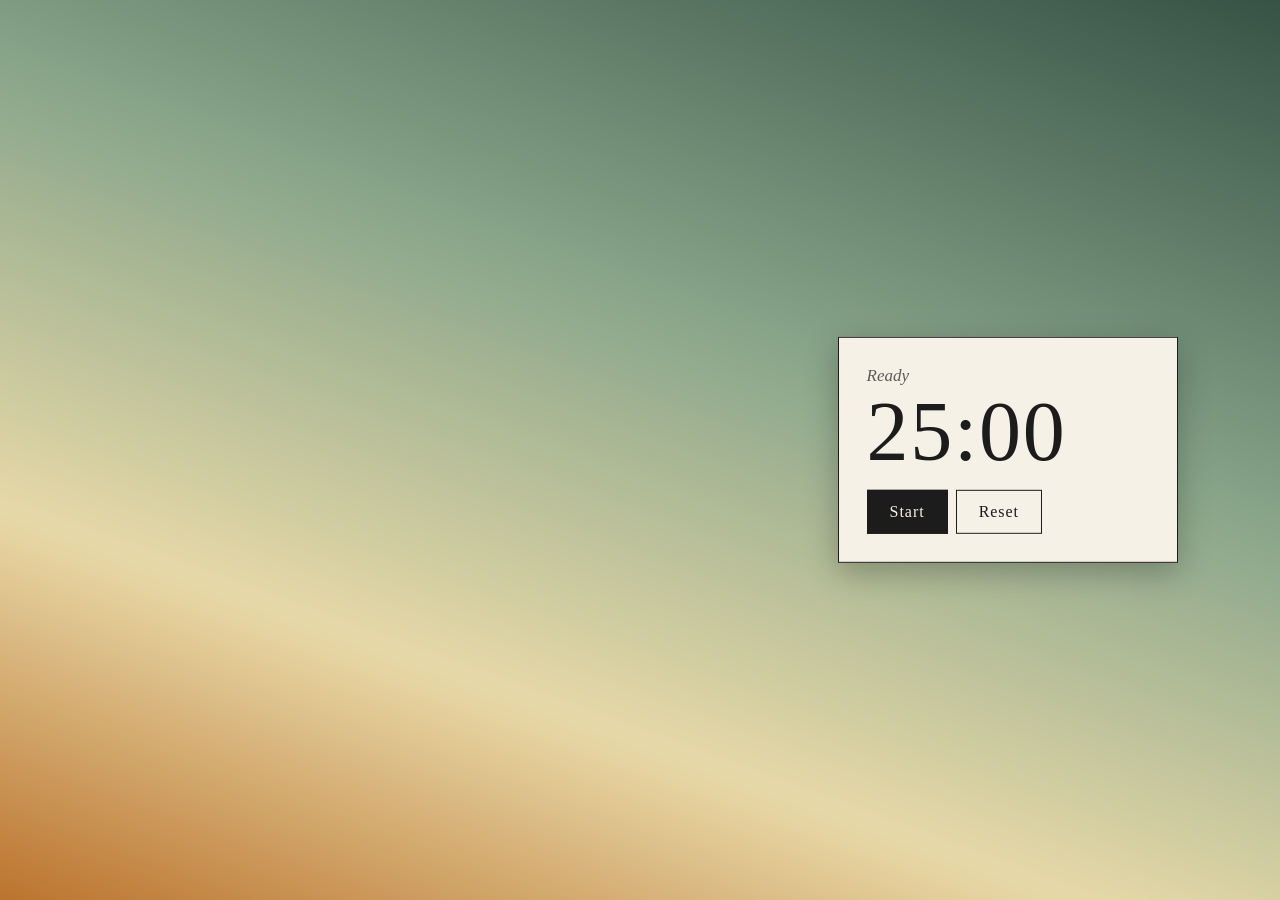
==== index.html @ 196d824e "Build Before starting screen Co-Authored-By: Claude Sonnet 5.5 <noreply@anthropic.com> Claude-Sessio" ====
<!DOCTYPE html>
<html lang="en">
<head>
  <meta charset="UTF-8">
  <meta name="viewport" content="width=device-width, initial-scale=1.0">
  <title>Pomodoro Art</title>
  <link rel="stylesheet" href="style.css">
</head>
<body>
  <main class="screen">
    <div class="art"></div>
    <section class="panel">
      <p class="label">Ready</p>
      <p class="time">25:00</p>
      <div class="buttons">
        <button class="btn main" type="button">Start</button>
        <button class="btn" type="button">Reset</button>
      </div>
    </section>
  </main>
  <script src="script.js"></script>
</body>
</html>
---- style.css ----
* { box-sizing: border-box; }

body {
  margin: 0;
  font-family: Georgia, 'Times New Roman', serif;
  color: #1c1c1c;
}

.screen {
  position: relative;
  height: 100vh;
  height: 100dvh;
  overflow: hidden;
}

/* Placeholder for the painting (blurred) */
.art {
  position: absolute;
  inset: -40px;
  background: linear-gradient(200deg, #2d4a3e 0%, #8aa68b 40%, #e8d9a8 70%, #b5651d 100%);
  filter: blur(14px);
}

.panel {
  position: absolute;
  left: 14px;
  right: 14px;
  bottom: 16px;
  padding: 18px;
  background: #f6f1e7;
  border: 1px solid #1c1c1c;
  box-shadow: 0 10px 30px rgba(0, 0, 0, 0.25);
}

.panel p { margin: 0; }

.label {
  font-style: italic;
  opacity: 0.7;
  font-size: 15px;
}

.time {
  font-size: 56px;
  font-weight: 400;
  letter-spacing: 0.02em;
  line-height: 1.1;
  font-variant-numeric: tabular-nums;
}

.buttons {
  display: flex;
  gap: 8px;
  flex-wrap: wrap;
  margin-top: 12px;
}

.btn {
  padding: 10px 18px;
  font-family: inherit;
  font-size: 15px;
  letter-spacing: 0.06em;
  color: #1c1c1c;
  background: transparent;
  border: 1px solid #1c1c1c;
  border-radius: 0;
  cursor: pointer;
}

.btn.main {
  background: #1c1c1c;
  color: #f6f1e7;
}

/* Laptop-sized screens: panel floats on the right, centred up and down */
@media (min-width: 700px) {
  .panel {
    left: auto;
    right: 8%;
    bottom: auto;
    top: 50%;
    transform: translateY(-50%);
    width: 340px;
    padding: 28px;
  }
  .label { font-size: 17px; }
  .time { font-size: 84px; }
  .btn { padding: 12px 22px; font-size: 16px; }
}
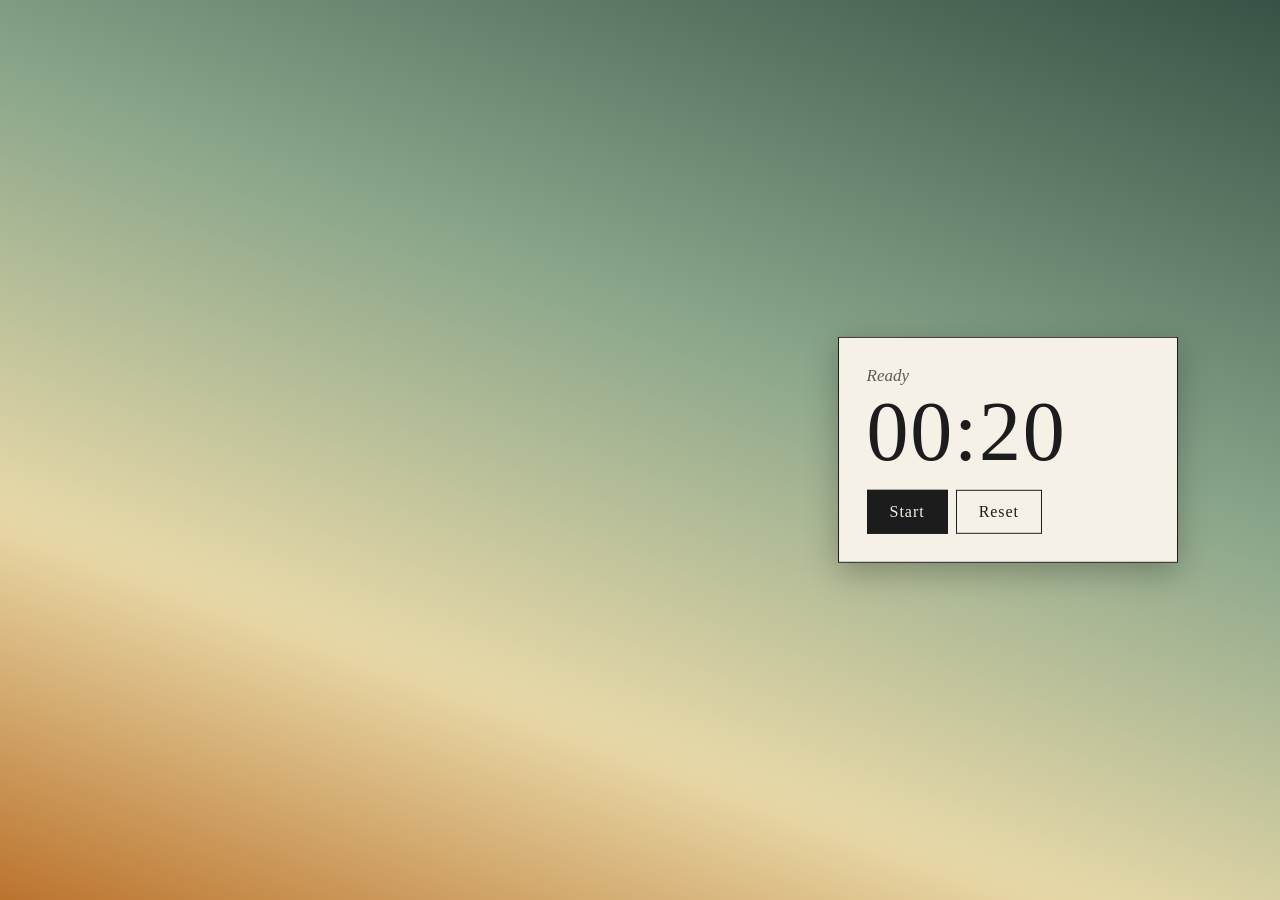
==== commit 9ba5b89e: "Set timer to 20 seconds for testing Co-Authored-By: Claude Sonnet 5.5 <noreply@anthropic.com> Claude" ====
--- a/index.html
+++ b/index.html
@@ -11,10 +11,17 @@
     <div class="art"></div>
     <section class="panel">
       <p class="label">Ready</p>
-      <p class="time">25:00</p>
+      <p class="time">00:20</p>
       <div class="buttons">
         <button class="btn main" type="button">Start</button>
-        <button class="btn" type="button">Reset</button>
+        <button class="btn reset" type="button">Reset</button>
+        <button class="btn main restart" type="button" hidden>Restart session</button>
+      </div>
+      <div class="details" hidden>
+        <p class="name">Painting name</p>
+        <p class="artist">Artist name</p>
+        <p class="year">Year</p>
+        <p><a class="link" href="https://www.metmuseum.org/" target="_blank" rel="noopener">Read about this painting &rarr;</a></p>
       </div>
     </section>
   </main>
--- a/style.css
+++ b/style.css
@@ -13,12 +13,20 @@
   overflow: hidden;
 }
 
+[hidden] { display: none !important; }
+
 /* Placeholder for the painting (blurred) */
 .art {
   position: absolute;
   inset: -40px;
   background: linear-gradient(200deg, #2d4a3e 0%, #8aa68b 40%, #e8d9a8 70%, #b5651d 100%);
   filter: blur(14px);
+  transition: filter 0.4s;
+}
+
+/* Running or paused: a little less blur, as in the design */
+.is-running .art {
+  filter: blur(6px);
 }
 
 .panel {
@@ -72,6 +80,31 @@
   color: #f6f1e7;
 }
 
+/* Finished: painting is fully sharp, details appear */
+.is-finished .art {
+  filter: none;
+}
+
+.details {
+  margin-top: 14px;
+  padding-top: 12px;
+  border-top: 1px solid #1c1c1c;
+  line-height: 1.4;
+  font-size: 15px;
+}
+
+.details .name {
+  font-style: italic;
+  font-size: 1.2em;
+}
+
+.details .link {
+  display: inline-block;
+  margin-top: 6px;
+  color: #1c1c1c;
+  text-decoration: underline;
+}
+
 /* Laptop-sized screens: panel floats on the right, centred up and down */
 @media (min-width: 700px) {
   .panel {
@@ -86,4 +119,5 @@
   .label { font-size: 17px; }
   .time { font-size: 84px; }
   .btn { padding: 12px 22px; font-size: 16px; }
+  .details { font-size: 17px; }
 }
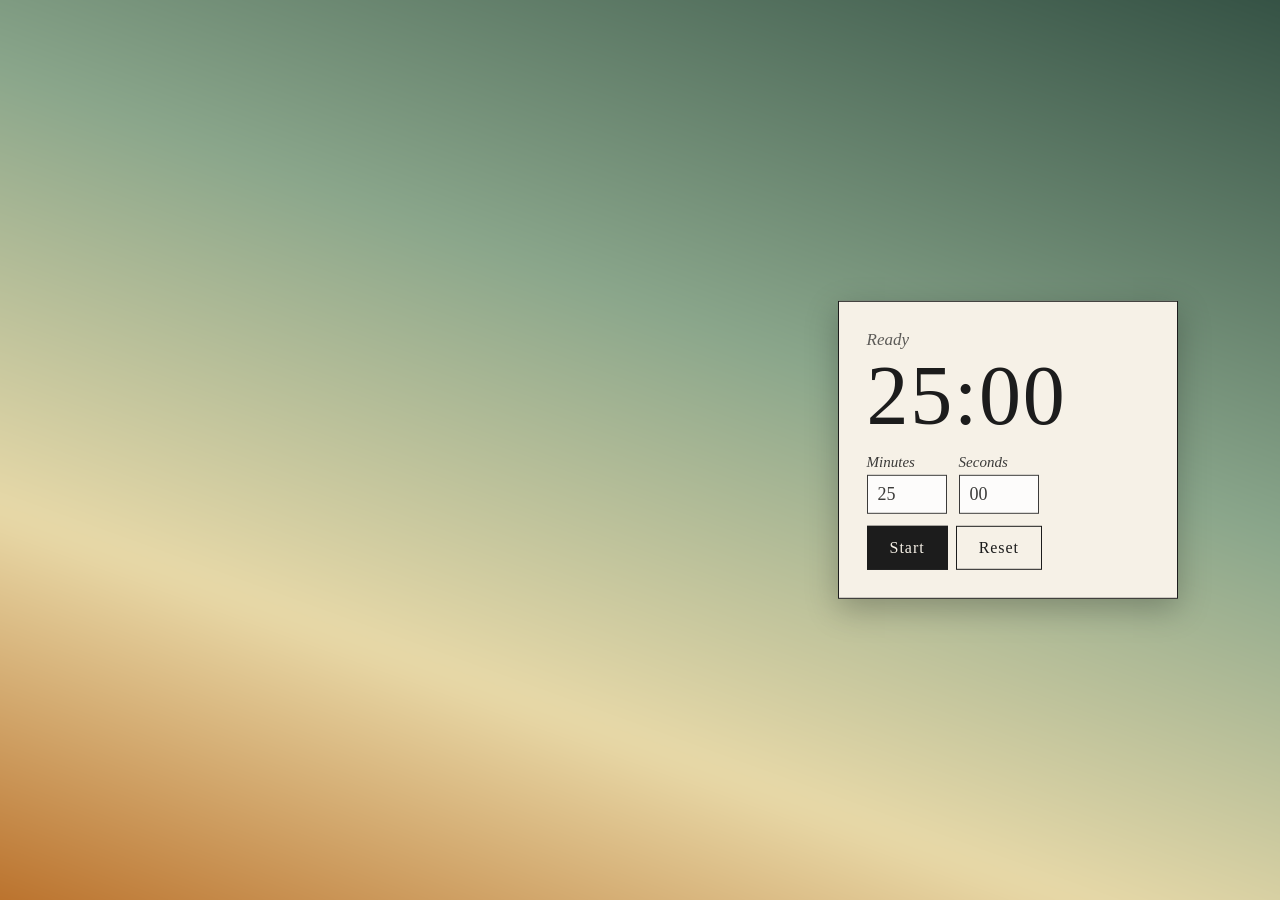
==== commit 3eee77a1: "Let people set timer length before starting Co-Authored-By: Claude Sonnet 5.5 <noreply@anthropic.com" ====
--- a/index.html
+++ b/index.html
@@ -11,7 +11,16 @@
     <div class="art"></div>
     <section class="panel">
       <p class="label">Ready</p>
-      <p class="time">00:20</p>
+      <p class="time">25:00</p>
+      <div class="setter">
+        <label>Minutes
+          <input class="mins" type="text" inputmode="numeric" maxlength="3" value="25" autocomplete="off">
+        </label>
+        <label>Seconds
+          <input class="secs" type="text" inputmode="numeric" maxlength="2" value="00" autocomplete="off">
+        </label>
+      </div>
+      <p class="message" role="alert" hidden></p>
       <div class="buttons">
         <button class="btn main" type="button">Start</button>
         <button class="btn reset" type="button">Reset</button>
--- a/style.css
+++ b/style.css
@@ -80,6 +80,45 @@
   color: #f6f1e7;
 }
 
+/* Length boxes (only shown before starting) */
+.setter {
+  display: flex;
+  gap: 12px;
+  margin-top: 12px;
+}
+
+.setter label {
+  font-style: italic;
+  font-size: 15px;
+  opacity: 0.85;
+}
+
+.setter input {
+  display: block;
+  width: 80px;
+  margin-top: 4px;
+  padding: 8px 10px;
+  font-family: inherit;
+  font-size: 18px;
+  font-style: normal;
+  color: #1c1c1c;
+  background: #fff;
+  border: 1px solid #1c1c1c;
+  border-radius: 0;
+}
+
+.setter input:focus-visible {
+  outline: 2px solid #1c1c1c;
+  outline-offset: 2px;
+}
+
+.message {
+  margin-top: 10px !important;
+  font-style: italic;
+  font-size: 15px;
+  color: #8a2b1d;
+}
+
 /* Finished: painting is fully sharp, details appear */
 .is-finished .art {
   filter: none;
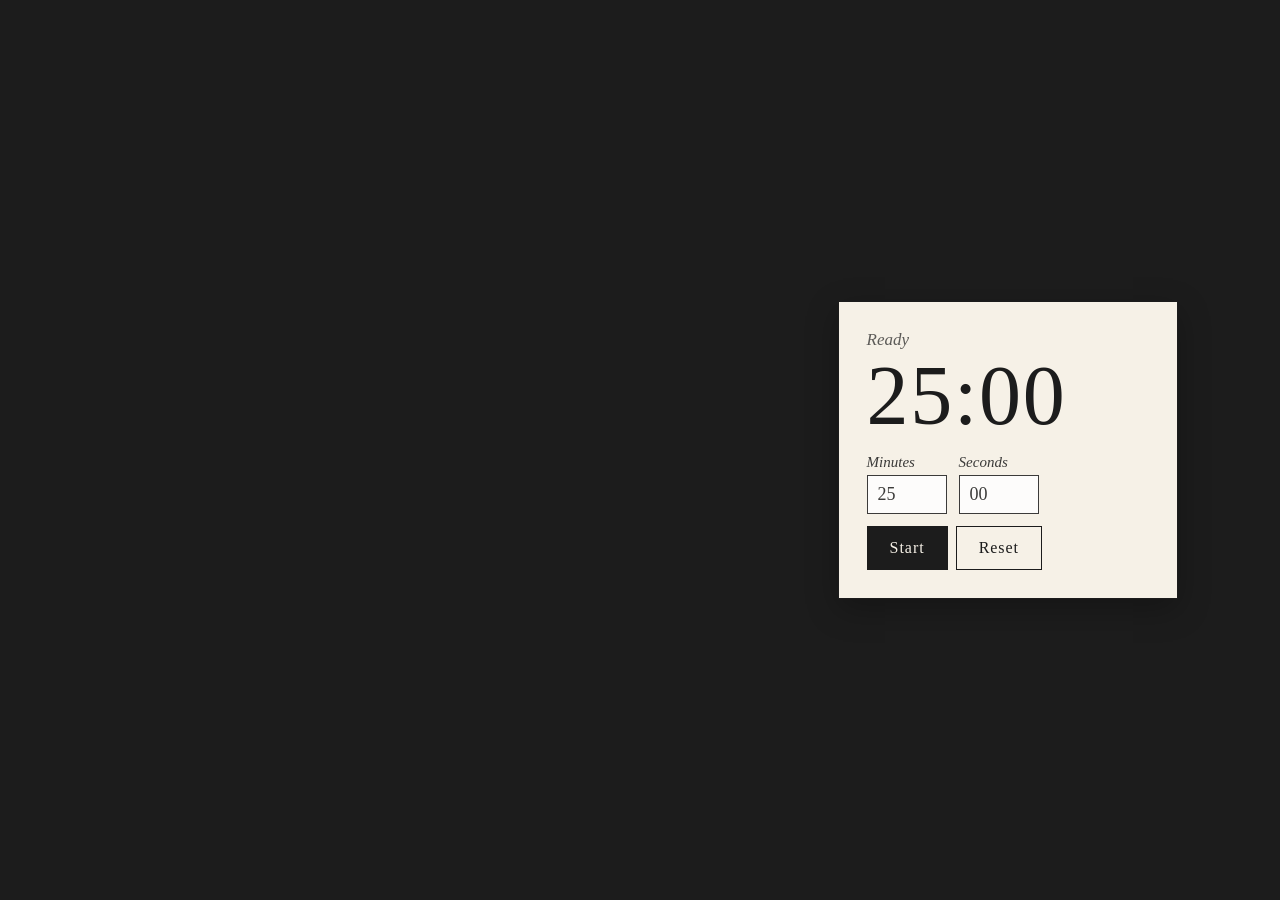
==== commit 63bd00c5: "Show a real Met painting and its real details Co-Authored-By: Claude Sonnet 5.5 <noreply@anthropic.c" ====
--- a/index.html
+++ b/index.html
@@ -8,7 +8,9 @@
 </head>
 <body>
   <main class="screen">
-    <div class="art"></div>
+    <div class="art">
+      <img class="art-img" alt="A painting from the Met Museum" hidden>
+    </div>
     <section class="panel">
       <p class="label">Ready</p>
       <p class="time">25:00</p>
@@ -27,13 +29,20 @@
         <button class="btn main restart" type="button" hidden>Restart session</button>
       </div>
       <div class="details" hidden>
-        <p class="name">Painting name</p>
-        <p class="artist">Artist name</p>
-        <p class="year">Year</p>
-        <p><a class="link" href="https://www.metmuseum.org/" target="_blank" rel="noopener">Read about this painting &rarr;</a></p>
+        <p class="name"></p>
+        <p class="artist"></p>
+        <p class="year"></p>
+        <p><a class="link" target="_blank" rel="noopener">Read about this painting &rarr;</a></p>
       </div>
     </section>
   </main>
+  <dialog class="popup" aria-labelledby="popup-title">
+    <form method="dialog">
+      <p class="popup-title" id="popup-title">That time doesn't work</p>
+      <p class="popup-text"></p>
+      <button class="btn main" type="submit">OK</button>
+    </form>
+  </dialog>
   <script src="script.js"></script>
 </body>
 </html>
--- a/style.css
+++ b/style.css
@@ -7,33 +7,42 @@
 }
 
 .screen {
-  position: relative;
+  display: flex;
+  flex-direction: column;
   height: 100vh;
   height: 100dvh;
   overflow: hidden;
+  background: #1c1c1c;
 }
 
 [hidden] { display: none !important; }
 
-/* Placeholder for the painting (blurred) */
+/* The painting: fits whole inside this space, never stretched or cut off */
 .art {
-  position: absolute;
-  inset: -40px;
-  background: linear-gradient(200deg, #2d4a3e 0%, #8aa68b 40%, #e8d9a8 70%, #b5651d 100%);
-  filter: blur(14px);
-  transition: filter 0.4s;
+  flex: 1;
+  min-height: 0;
+  min-width: 0;
+  display: flex;
+  align-items: center;
+  justify-content: center;
+  padding: 16px;
 }
 
-/* Running or paused: a little less blur, as in the design */
-.is-running .art {
-  filter: blur(6px);
+.art-img {
+  display: block;
+  max-width: 100%;
+  max-height: 100%;
+  width: auto;
+  height: auto;
+  object-fit: contain;
 }
 
 .panel {
-  position: absolute;
-  left: 14px;
-  right: 14px;
-  bottom: 16px;
+  flex: none;
+  margin: 0 14px 16px;
+  max-height: 60vh;
+  max-height: 60dvh;
+  overflow-y: auto;
   padding: 18px;
   background: #f6f1e7;
   border: 1px solid #1c1c1c;
@@ -119,17 +128,43 @@
   color: #8a2b1d;
 }
 
-/* Finished: painting is fully sharp, details appear */
-.is-finished .art {
-  filter: none;
+/* Pop-up for a time that is not allowed */
+.popup {
+  width: min(340px, calc(100vw - 32px));
+  padding: 24px;
+  font-family: inherit;
+  color: #1c1c1c;
+  background: #f6f1e7;
+  border: 1px solid #1c1c1c;
+  border-radius: 0;
+  box-shadow: 0 10px 30px rgba(0, 0, 0, 0.35);
 }
 
+.popup::backdrop {
+  background: rgba(0, 0, 0, 0.45);
+}
+
+.popup p { margin: 0; }
+
+.popup-title {
+  font-style: italic;
+  font-size: 22px;
+}
+
+.popup-text {
+  margin: 10px 0 18px !important;
+  font-size: 16px;
+  line-height: 1.4;
+}
+
+/* Finished: details appear */
 .details {
   margin-top: 14px;
   padding-top: 12px;
   border-top: 1px solid #1c1c1c;
   line-height: 1.4;
   font-size: 15px;
+  overflow-wrap: anywhere; /* long names fit on a phone */
 }
 
 .details .name {
@@ -146,13 +181,14 @@
 
 /* Laptop-sized screens: panel floats on the right, centred up and down */
 @media (min-width: 700px) {
+  .screen { flex-direction: row; }
+  .art { padding: 32px; }
   .panel {
-    left: auto;
-    right: 8%;
-    bottom: auto;
-    top: 50%;
-    transform: translateY(-50%);
+    align-self: center;
+    margin: 0 8% 0 0;
     width: 340px;
+    max-height: 90vh;
+    max-height: 90dvh;
     padding: 28px;
   }
   .label { font-size: 17px; }
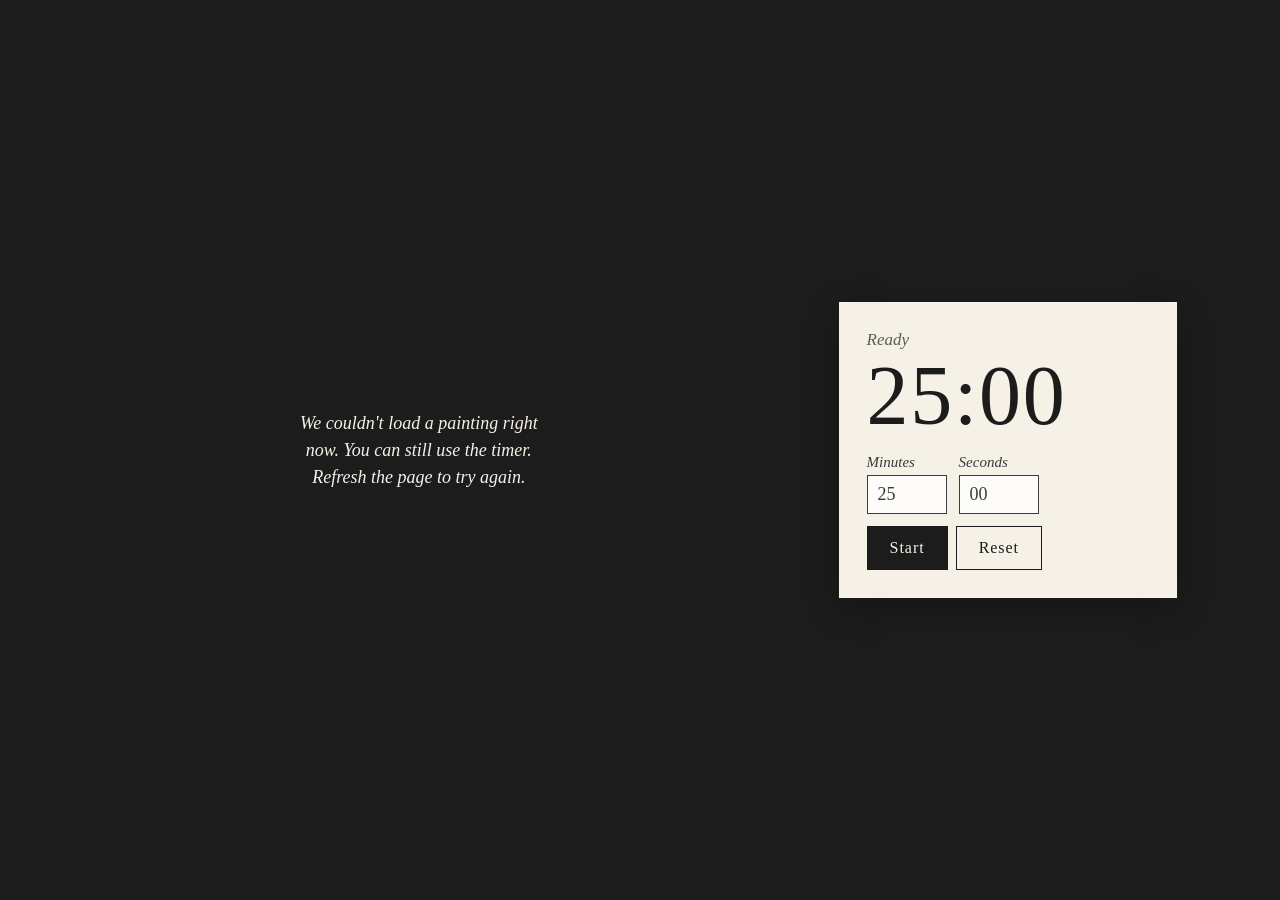
==== commit 58b18a42: "Handle painting problems calmly Co-Authored-By: Claude Sonnet 5.5 <noreply@anthropic.com> Claude-Ses" ====
--- a/index.html
+++ b/index.html
@@ -9,7 +9,10 @@
 <body>
   <main class="screen">
     <div class="art">
-      <img class="art-img" alt="A painting from the Met Museum" hidden>
+      <p class="art-status" role="status">Loading painting&hellip;</p>
+      <div class="art-frame">
+        <img class="art-img" alt="A painting from the Met Museum" hidden>
+      </div>
     </div>
     <section class="panel">
       <p class="label">Ready</p>
--- a/style.css
+++ b/style.css
@@ -26,12 +26,40 @@
   align-items: center;
   justify-content: center;
   padding: 16px;
+  container-type: size; /* lets the painting measure the space it may fill */
+}
+
+/* Messages in the artwork area: "Loading painting..." and "couldn't load" */
+.art-status {
+  margin: 0;
+  max-width: 30ch;
+  text-align: center;
+  font-style: italic;
+  font-size: 18px;
+  line-height: 1.5;
+  color: #f6f1e7;
+}
+
+/* The frame is exactly as big as the painting; the blur is clipped to it */
+.art-frame {
+  --blur: 40px; /* strong until the script sets the real amount */
+  position: relative;
+  overflow: hidden;
+}
+
+.art-frame::after {
+  content: '';
+  position: absolute;
+  inset: 0;
+  -webkit-backdrop-filter: blur(var(--blur));
+  backdrop-filter: blur(var(--blur));
+  pointer-events: none;
 }
 
 .art-img {
   display: block;
-  max-width: 100%;
-  max-height: 100%;
+  max-width: 100cqw;
+  max-height: 100cqh;
   width: auto;
   height: auto;
   object-fit: contain;
